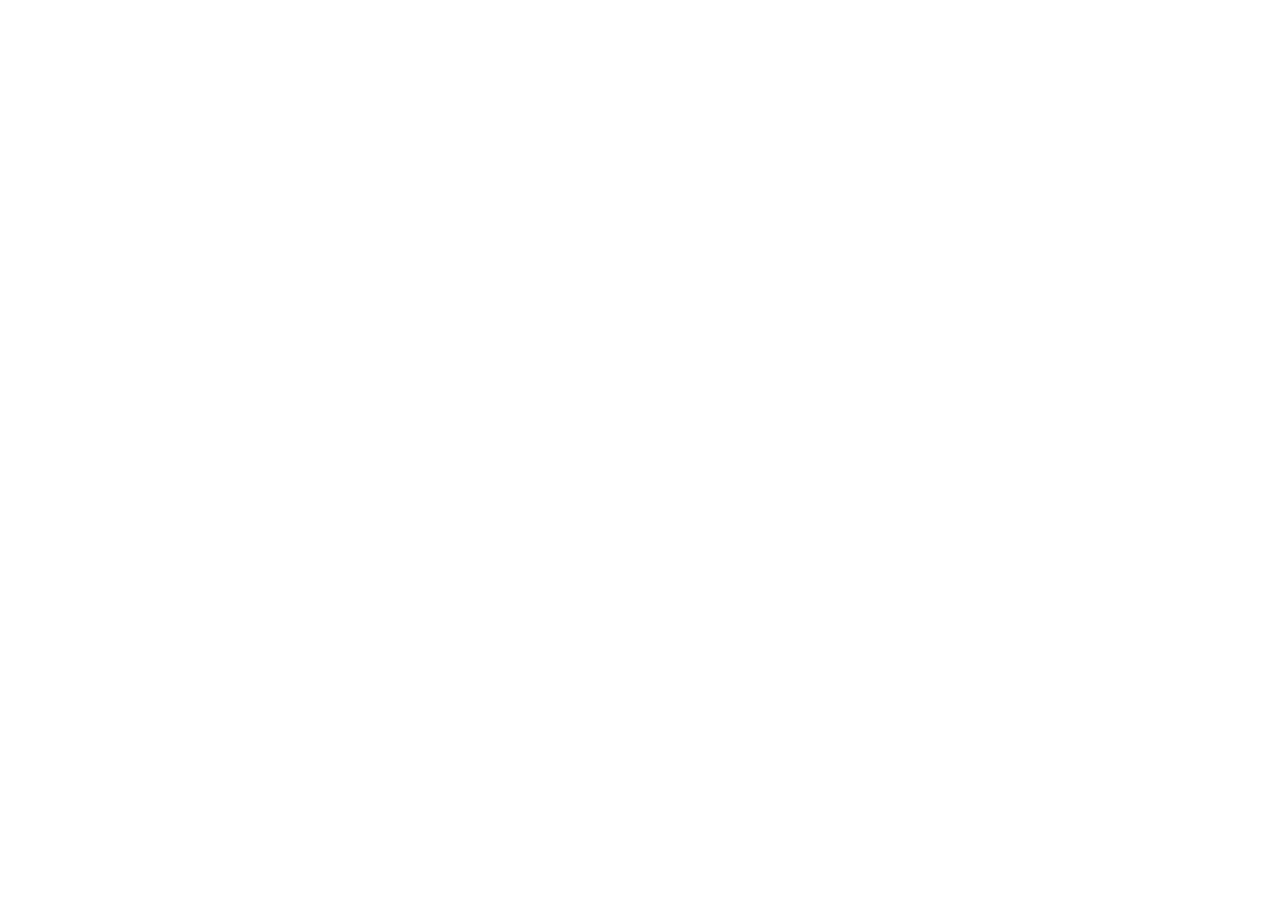
==== landing-page/index.html @ fdb619c5 "Publish June 1st Omega AI landing page demo Co-Authored-By: Claude Opus 4.8 <noreply@anthropic.com>" ====
<!doctype html>
<html lang="en">
<head>
<meta charset="utf-8">
<meta name="viewport" content="width=device-width, initial-scale=1">
<title>Omega AI — Democratising High-Performance Computing</title>
<link rel="stylesheet" href="styles.css">
<template id="__bundler_thumbnail">
  <svg viewBox="0 0 100 100" xmlns="http://www.w3.org/2000/svg">
    <rect width="100" height="100" fill="#050a24"/>
    <path d="M14 64 Q32 50 50 60 T86 56" stroke="#36e6ff" stroke-width="2.4" fill="none"/>
    <path d="M14 74 Q32 60 50 70 T86 66" stroke="#0513ed" stroke-width="2.4" fill="none"/>
    <circle cx="50" cy="34" r="6" fill="#36e6ff"/>
  </svg>
</template>
</head>
<body>
<div id="root"></div>
<script src="https://unpkg.com/react@18.3.1/umd/react.development.js" integrity="sha384-hD6/rw4ppMLGNu3tX5cjIb+uRZ7UkRJ6BPkLpg4hAu/6onKUg4lLsHAs9EBPT82L" crossorigin="anonymous"></script>
<script src="https://unpkg.com/react-dom@18.3.1/umd/react-dom.development.js" integrity="sha384-u6aeetuaXnQ38mYT8rp6sbXaQe3NL9t+IBXmnYxwkUI2Hw4bsp2Wvmx4yRQF1uAm" crossorigin="anonymous"></script>
<script src="https://unpkg.com/@babel/standalone@7.29.0/babel.min.js" integrity="sha384-m08KidiNqLdpJqLq95G/LEi8Qvjl/xUYll3QILypMoQ65QorJ9Lvtp2RXYGBFj1y" crossorigin="anonymous"></script>
<script src="https://unpkg.com/three@0.160.0/build/three.min.js"></script>
<script src="https://unpkg.com/lucide@latest"></script>
<script src="wave.js"></script>
<script type="text/babel" src="tweaks-panel.jsx"></script>
<script type="text/babel" src="lib.jsx"></script>
<script type="text/babel" src="nav-hero.jsx"></script>
<script type="text/babel" src="sections.jsx"></script>
<script type="text/babel" src="app.jsx"></script>
</body>
</html>
---- landing-page/styles.css ----
/* ============================================================
   Omega AI — Landing page (evolved from UX Proposal 1)
   Dark glassy hero over a live wave; clean white body.
   ============================================================ */
@font-face { font-family: "DM Sans"; src: url("../fonts/DMSans-Variable.woff2") format("woff2"); font-display: swap; font-weight: 100 1000; }
@font-face { font-family: "Universo"; src: url("../fonts/Universo-Light.otf") format("opentype"); font-display: swap; font-weight: 300; }
@font-face { font-family: "Universo"; src: url("../fonts/Universo-Regular.otf") format("opentype"); font-display: swap; font-weight: 400; }
@font-face { font-family: "Universo"; src: url("../fonts/Universo-Bold.otf") format("opentype"); font-display: swap; font-weight: 700; }

:root {
  --omega-blue: #0513ed;
  --cyan: #36e6ff;
  --dark-navy: #02085f;
  --ink: #0a1024;
  --abyss: #04060f;
  --muted: #637089;
  --muted-light: rgba(255,255,255,0.62);
  --soft: #f5f7fb;
  --soft-blue: #eef1ff;
  --line: #dde3ef;
  --glass-line: rgba(255,255,255,0.16);
  --white: #ffffff;
  --radius: 14px;
  --radius-pill: 999px;
  --shadow: 0 28px 90px rgba(2,8,95,0.14);
  --shadow-glass: 0 30px 80px rgba(2,6,30,0.55);
  --container: 1200px;
  --gutter: 28px;
  color: var(--ink);
  font-family: "DM Sans", Arial, sans-serif;
  font-synthesis: none;
}
* { box-sizing: border-box; }
html { scroll-behavior: smooth; }
body { margin: 0; background: var(--white); overflow-x: hidden; }
body.modal-active { overflow: hidden; }
a { color: inherit; text-decoration: none; }
img { display: block; max-width: 100%; }
button { font: inherit; cursor: pointer; }

.site-container { width: min(100% - calc(var(--gutter) * 2), var(--container)); margin-inline: auto; }
.eyebrow { margin: 0 0 18px; color: var(--omega-blue); font-size: 0.76rem; font-weight: 900; letter-spacing: 0.16em; text-transform: uppercase; }
.eyebrow--light { color: var(--cyan); }

h1 { font-family: "DM Sans", Arial, sans-serif; font-weight: 400; line-height: 1.12; letter-spacing: -0.01em; margin: 0; }
h2 { font-family: "Universo", "DM Sans", sans-serif; font-weight: 400; line-height: 1.0; letter-spacing: -0.01em; margin: 0; }
h2 { font-size: clamp(2.2rem, 4.6vw, 3.6rem); color: var(--ink); }
h3 { font-family: "DM Sans"; font-weight: 700; font-size: 1.12rem; margin: 0 0 10px; }
p { line-height: 1.68; }

/* ---------- Buttons ---------- */
.button { display: inline-flex; align-items: center; justify-content: center; gap: 10px; min-height: 52px; padding: 0 26px; border: 1px solid transparent; border-radius: var(--radius-pill); font-weight: 700; font-size: 0.98rem; white-space: nowrap; transition: transform .25s cubic-bezier(.2,.7,.3,1), background .25s, border-color .25s, color .25s, box-shadow .25s; }
.button:active { transform: translateY(1px) scale(0.99); }
.button--primary { background: var(--omega-blue); color: #fff; box-shadow: 0 12px 34px rgba(5,19,237,0.36); }
.button--primary:hover { background: #1226ff; box-shadow: 0 16px 44px rgba(5,19,237,0.5); transform: translateY(-2px); }
.button--ghost { background: rgba(255,255,255,0.04); border-color: var(--glass-line); color: #fff; backdrop-filter: blur(8px); }
.button--ghost:hover { background: rgba(255,255,255,0.1); transform: translateY(-2px); }
.button--dark { background: var(--ink); color: #fff; }
.button--dark:hover { background: #161d36; transform: translateY(-2px); }
.button--outline { background: transparent; border-color: var(--line); color: var(--ink); }
.button--outline:hover { border-color: var(--omega-blue); color: var(--omega-blue); }
.button--outline-light { background: transparent; border-color: rgba(255,255,255,0.7); color: #fff; }
.button--outline-light:hover { background: rgba(255,255,255,0.12); border-color: #fff; transform: translateY(-2px); }
.button--text-light { background: transparent; border: 0; color: #fff; padding: 0 10px; }
.button--text-light:hover { color: var(--cyan); }
.button--text-light svg { transition: transform .3s; }
.button--text-light:hover svg { transform: translateX(4px); }

.text-action { display: inline-flex; align-items: center; gap: 9px; background: none; border: 0; padding: 0; color: var(--omega-blue); font-weight: 700; }
.text-action svg { transition: transform .3s; }
.text-action:hover svg { transform: translateX(4px); }

/* ---------- Nav ---------- */
.nav-shell { position: fixed; top: 0; left: 0; right: 0; z-index: 60; display: grid; grid-template-columns: auto 1fr auto; align-items: center; gap: 24px; padding: 16px max(var(--gutter), calc((100vw - var(--container)) / 2)); transition: background .4s, backdrop-filter .4s, border-color .4s, padding .4s; border-bottom: 1px solid rgba(105,126,255,0.18); background: radial-gradient(ellipse at 78% 0%, rgba(5,19,237,0.30), rgba(5,19,237,0) 48%), linear-gradient(90deg, #02030b 0%, #020415 58%, #02085f 150%); }
.nav-shell.is-scrolled { background: rgba(6,9,22,0.82); backdrop-filter: blur(18px) saturate(140%); border-bottom-color: var(--glass-line); }
.brand { display: inline-flex; align-items: center; gap: 11px; font-size: 1.28rem; font-weight: 700; color: #fff; }
.brand img.brand__lockup { width: auto; height: 40px; object-fit: contain; }
.brand img.brand__mark { width: 36px; height: 36px; object-fit: contain; }
.desktop-nav { display: flex; justify-content: center; gap: 34px; }
.desktop-nav a { position: relative; color: rgba(255,255,255,0.74); font-size: 0.94rem; padding: 4px 0; transition: color .2s; }
.desktop-nav a::after { content: ""; position: absolute; left: 0; right: 100%; bottom: -2px; height: 1.5px; background: var(--cyan); transition: right .3s; }
.desktop-nav a:hover, .desktop-nav a.is-active { color: #fff; }
.desktop-nav a.is-active::after, .desktop-nav a:hover::after { right: 0; }
.nav-cta { display: inline-flex; align-items: center; gap: 8px; min-height: 44px; padding: 0 20px; border-radius: var(--radius-pill); background: #fff; color: var(--ink); border: 0; font-weight: 700; font-size: 0.92rem; transition: transform .25s, box-shadow .25s; }
.nav-cta:hover { transform: translateY(-2px); box-shadow: 0 14px 30px rgba(0,0,0,0.3); }
.menu-button { display: none; width: 46px; height: 46px; align-items: center; justify-content: center; border-radius: var(--radius-pill); border: 1px solid var(--glass-line); background: rgba(255,255,255,0.06); color: #fff; }
.mobile-nav { position: absolute; top: calc(100% + 8px); right: var(--gutter); left: var(--gutter); display: grid; gap: 2px; padding: 12px; border-radius: var(--radius); border: 1px solid var(--glass-line); background: rgba(8,11,26,0.92); backdrop-filter: blur(20px); box-shadow: var(--shadow-glass); }
.mobile-nav a, .mobile-nav button { display: block; width: 100%; text-align: left; padding: 14px; border: 0; background: none; color: rgba(255,255,255,0.8); border-radius: 9px; font-size: 1rem; }
.mobile-nav a:hover, .mobile-nav button:hover { background: rgba(255,255,255,0.06); color: #fff; }

/* ---------- Hero ---------- */
.hero { position: relative; min-height: 100svh; display: flex; align-items: center; overflow: hidden; background: var(--abyss); isolation: isolate; }
.hero__canvas { position: absolute; inset: 0; width: 100%; height: 100%; z-index: 1; }
.hero__mesh { position: absolute; inset: 0; z-index: 2; pointer-events: none; mix-blend-mode: screen; opacity: 0.9; background: radial-gradient(ellipse at 36% 0%, rgba(21,39,255,0.55) 0%, rgba(8,17,120,0.20) 30%, transparent 56%), radial-gradient(ellipse at 80% -6%, rgba(28,48,255,0.6) 0%, transparent 52%); }
.hero__wash { position: absolute; inset: 0; z-index: 3; pointer-events: none; background: linear-gradient(90deg, rgba(2,3,11,0.58) 0%, rgba(2,3,11,0.12) 44%, transparent 100%), linear-gradient(180deg, rgba(2,3,11,0.30) 0%, transparent 28%, transparent 62%, var(--abyss) 100%); }
.hero__content { position: relative; z-index: 5; padding-top: 120px; padding-bottom: 80px; }
.hero__copy { position: relative; max-width: 900px; }
.hero h1 { color: #fff; font-size: clamp(2.5rem, 6.4vw, 5.35rem); line-height: 1.12; margin-bottom: 36px; }
.hero h1 span { display: block; }
.hero h1 span:nth-child(2) { white-space: nowrap; }

.hero h1 { position: relative; font-size: clamp(2.6rem, 6.4vw, 5.1rem); line-height: 0.98; }
.hero h1 .line { display: block; }
/* Knockout: letters are windows into a luminous picture/aurora */
.knockout {
  background-repeat: no-repeat;
  -webkit-background-clip: text; background-clip: text;
  color: transparent; -webkit-text-fill-color: transparent;
}
.knockout--image {
  background-image: url("../assets/images/hero-network.jpg");
  background-size: 120% auto; background-position: 50% 30%;
  animation: kenburns 26s ease-in-out infinite alternate;
}
.knockout--aurora {
  background-image: linear-gradient(105deg, #ffffff 6%, var(--cyan) 34%, #4f7cff 55%, #b9c6ff 78%, #ffffff 96%);
  background-size: 250% auto;
  animation: auroraSlide 9s linear infinite;
}
.knockout--solid { color: #fff; -webkit-text-fill-color: #fff; }
@keyframes auroraSlide { to { background-position: 250% center; } }
@keyframes kenburns { from { background-position: 44% 26%; background-size: 118% auto; } to { background-position: 60% 40%; background-size: 138% auto; } }

.hero__lede { max-width: 620px; margin: 0; color: rgba(255,255,255,0.86); font-size: clamp(1.12rem, 1.9vw, 1.45rem); }
.hero__lede strong { color: #fff; font-weight: 700; }
.hero .actions { display: flex; flex-wrap: wrap; gap: 16px; margin-top: 48px; }
.hero__scroll { position: absolute; left: 50%; bottom: 26px; z-index: 5; transform: translateX(-50%); display: grid; gap: 8px; justify-items: center; color: rgba(255,255,255,0.5); font-size: 0.72rem; letter-spacing: 0.18em; text-transform: uppercase; }
.hero__scroll .mouse { width: 22px; height: 36px; border: 1.5px solid rgba(255,255,255,0.4); border-radius: 12px; position: relative; }
.hero__scroll .mouse::after { content: ""; position: absolute; left: 50%; top: 7px; width: 3px; height: 7px; border-radius: 2px; background: var(--cyan); transform: translateX(-50%); animation: scrollDot 1.8s ease-in-out infinite; }
@keyframes scrollDot { 0%,100% { opacity: 0; transform: translate(-50%,0); } 40% { opacity: 1; transform: translate(-50%,8px); } }

/* ---------- Context strip ---------- */
.context-strip { background: var(--white); border-bottom: 1px solid var(--line); }
.context-strip__inner { display: flex; align-items: center; gap: 22px; padding: 26px 0; }
.context-strip strong { font-size: 0.96rem; color: var(--ink); white-space: nowrap; }
.context-strip span { color: var(--muted); font-size: 0.96rem; white-space: nowrap; }
.context-strip__line { flex: 1; height: 1px; background: linear-gradient(90deg, var(--line), transparent); }
.context-strip img { width: 26px; height: 26px; opacity: 0.85; }

/* ---------- Sections ---------- */
.page-section { padding: 120px 0; }
.section-mark { width: 30px; height: 30px; margin-bottom: 22px; }
.section-lockup { height: 38px; width: auto; display: block; margin-bottom: 24px; }
[data-reveal] { opacity: 0; transform: translateY(26px); transition: opacity .8s cubic-bezier(.2,.7,.3,1), transform .8s cubic-bezier(.2,.7,.3,1); }
[data-reveal].is-visible { opacity: 1; transform: none; }

.about__grid { display: grid; grid-template-columns: minmax(0,0.92fr) minmax(0,1fr); gap: 72px; align-items: center; }
.section-copy h2 { margin-bottom: 20px; }
.section-copy p { color: var(--muted); font-size: 1.06rem; margin: 0 0 26px; }
.about__visual { position: relative; border-radius: var(--radius); overflow: hidden; box-shadow: var(--shadow); border: 1px solid var(--line); }
.about__visual img { width: 100%; aspect-ratio: 1.12; object-fit: cover; }
.about__visual .float-chip { position: absolute; left: 22px; bottom: 22px; display: inline-flex; align-items: center; gap: 10px; padding: 12px 18px; border-radius: var(--radius-pill); background: rgba(8,11,26,0.55); backdrop-filter: blur(14px); border: 1px solid var(--glass-line); color: #fff; font-size: 0.9rem; font-weight: 600; }
.about__visual .float-chip .dot { width: 8px; height: 8px; border-radius: 999px; background: var(--cyan); box-shadow: 0 0 10px var(--cyan); }

/* Why choose — image background + whiteish veil + knockout heading */
.why { position: relative; overflow: hidden; background: var(--soft); }
.why__bg { position: absolute; inset: 0; z-index: 0; background: url("../assets/images/operator-datacenter.jpg") center / cover no-repeat; filter: saturate(1.4) brightness(0.92); transform: scale(1.05); animation: whyDrift 30s ease-in-out infinite alternate; }
.why__veil { position: absolute; inset: 0; z-index: 1; background: linear-gradient(180deg, rgba(5,13,64,0.80) 0%, rgba(3,8,40,0.88) 100%); }
.why__inner { position: relative; z-index: 2; }
.why__header { max-width: 940px; margin-bottom: 52px; }
.why__header .eyebrow { color: var(--omega-blue); font-size: 1.2rem; letter-spacing: 0.2em; margin-bottom: 14px; }
.why__header .eyebrow { color: var(--cyan); font-size: 1.2rem; letter-spacing: 0.2em; margin-bottom: 14px; }
.knockout-img { font-size: clamp(2.6rem, 6.2vw, 4.6rem); line-height: 1.0; background-image: linear-gradient(rgba(156,200,255,0.45), rgba(120,170,255,0.32)), url("../assets/images/operator-datacenter.jpg"); background-size: cover; background-position: center 38%; background-repeat: no-repeat; -webkit-background-clip: text; background-clip: text; color: transparent; -webkit-text-fill-color: transparent; }
@keyframes whyDrift { from { transform: scale(1.05) translateY(0); } to { transform: scale(1.13) translateY(-2%); } }
.feature-grid { display: grid; grid-template-columns: repeat(4,1fr); gap: 18px; }
.feature-card { position: relative; padding: 30px 26px; border-radius: var(--radius); background: #fff; border: 1px solid var(--line); overflow: hidden; box-shadow: 0 14px 36px rgba(2,8,40,0.08); transition: transform .35s cubic-bezier(.2,.7,.3,1), box-shadow .35s, border-color .35s; }
.feature-card::before { content: ""; position: absolute; width: 320px; height: 320px; left: var(--mx,50%); top: var(--my,50%); transform: translate(-50%,-50%); background: radial-gradient(circle, rgba(5,19,237,0.10), transparent 60%); opacity: 0; transition: opacity .4s; pointer-events: none; }
.feature-card:hover { transform: translateY(-6px); box-shadow: var(--shadow); border-color: rgba(5,19,237,0.25); }
.feature-card:hover::before { opacity: 1; }
.feature-card__icon { display: inline-flex; align-items: center; justify-content: center; width: 50px; height: 50px; border-radius: 13px; background: var(--soft-blue); color: var(--omega-blue); margin-bottom: 48px; }
.feature-card p { color: var(--muted); font-size: 0.96rem; margin: 0; }
.center-action { display: flex; justify-content: center; margin-top: 44px; }

/* Infrastructure (dark) */
.infrastructure { position: relative; padding: 130px 0; background: radial-gradient(110% 120% at 80% 0%, #0a1550, #050a24 55%, var(--abyss)); color: #fff; overflow: hidden; isolation: isolate; }
.infrastructure__canvas { position: absolute; inset: 0; width: 100%; height: 100%; z-index: 1; opacity: 0.6; }
.infrastructure__grid { position: relative; z-index: 3; display: grid; grid-template-columns: minmax(0,1fr) minmax(0,0.9fr); gap: 64px; align-items: center; }
.infrastructure h2 { color: #fff; }
.infrastructure__copy p { color: rgba(255,255,255,0.72); font-size: 1.08rem; margin: 20px 0 0; }
.metric-row { display: grid; gap: 16px; }
.metric { padding: 26px 28px; border-radius: var(--radius); border: 1px solid var(--glass-line); background: linear-gradient(160deg, rgba(255,255,255,0.08), rgba(255,255,255,0.02)); backdrop-filter: blur(10px); display: flex; align-items: baseline; gap: 18px; }
.metric strong { font-family: "Universo","DM Sans",sans-serif; font-weight: 400; font-size: 2rem; color: var(--cyan); min-width: 130px; }
.metric span { color: rgba(255,255,255,0.74); font-size: 1rem; }

/* Final CTA */
.final-cta { padding: 120px 0; }
.cta-panel { position: relative; display: grid; grid-template-columns: 1.1fr 0.9fr; gap: 0; border-radius: 22px; overflow: hidden; border: 1px solid var(--line); box-shadow: var(--shadow); }
.cta-panel__copy { padding: 56px 52px; background: radial-gradient(120% 130% at 0% 0%, #0a1550, #050a24 60%, var(--abyss)); color: #fff; }
.cta-panel__copy h2 { color: #fff; margin-bottom: 18px; }
.cta-panel__copy p { color: rgba(255,255,255,0.74); margin: 0 0 18px; }
.cta-panel__copy strong { display: block; color: var(--cyan); font-weight: 600; margin-bottom: 28px; }
.cta-panel__copy .actions { display: flex; flex-wrap: wrap; gap: 14px; }
.cta-panel__image { position: relative; }
.cta-panel__image img { position: absolute; inset: 0; width: 100%; height: 100%; object-fit: cover; }

/* Footer */
.site-footer { background: var(--ink); color: #fff; padding: 70px 0 56px; }
.site-footer__inner { display: grid; grid-template-columns: 1.4fr 1fr; gap: 40px; align-items: start; }
.footer-contact { display: grid; gap: 22px; justify-items: start; }
.site-footer .brand { margin-bottom: 16px; }
.site-footer p strong { display: block; }
.site-footer p span { color: rgba(255,255,255,0.6); }
.site-footer address { font-style: normal; display: grid; gap: 10px; }
.site-footer address button, .site-footer address a { background: none; border: 0; padding: 0; color: rgba(255,255,255,0.72); text-align: left; }
.site-footer address button:hover, .site-footer address a:hover { color: #fff; }
.social-links { display: flex; gap: 12px; }
.social-links a { display: inline-flex; align-items: center; justify-content: center; width: 42px; height: 42px; border-radius: 999px; border: 1px solid var(--glass-line); color: #fff; transition: background .2s, transform .2s; }
.social-links a:hover { background: rgba(255,255,255,0.08); transform: translateY(-2px); }

/* Modal */
.modal-backdrop { position: fixed; inset: 0; z-index: 100; display: grid; place-items: center; padding: 24px; background: rgba(4,6,15,0.6); backdrop-filter: blur(8px); animation: fade .3s ease; }
.contact-modal { width: min(100%, 520px); border-radius: 20px; border: 1px solid var(--line); background: #fff; box-shadow: var(--shadow); padding: 32px; animation: pop .4s cubic-bezier(.2,.8,.3,1); }
@keyframes fade { from { opacity: 0; } } @keyframes pop { from { opacity: 0; transform: translateY(16px) scale(.98); } }
.contact-modal__header { display: flex; align-items: flex-start; justify-content: space-between; margin-bottom: 22px; }
.contact-modal__header h2 { font-size: 1.7rem; }
.icon-button { width: 40px; height: 40px; border-radius: 999px; border: 1px solid var(--line); background: #fff; display: inline-flex; align-items: center; justify-content: center; color: var(--ink); }
.icon-button:hover { background: var(--soft); }
.lead-form { display: grid; gap: 14px; }
.lead-form label { display: grid; gap: 7px; font-size: 0.86rem; font-weight: 700; color: var(--ink); }
.lead-form input, .lead-form textarea { border: 1px solid var(--line); border-radius: 10px; padding: 13px 14px; font: inherit; color: var(--ink); outline: 0; resize: vertical; }
.lead-form input:focus, .lead-form textarea:focus { border-color: var(--omega-blue); box-shadow: 0 0 0 3px rgba(5,19,237,0.1); }
.form-status { margin: 0; font-size: 0.9rem; font-weight: 700; }
.form-status--success { color: #0d7759; } .form-status--loading { color: var(--muted); }
.form-submit { margin-top: 4px; }

@media (max-width: 1020px) {
  .desktop-nav, .nav-cta { display: none; }
  .nav-shell { grid-template-columns: 1fr auto; }
  .menu-button { display: inline-flex; }
  .about__grid, .infrastructure__grid, .cta-panel { grid-template-columns: 1fr; }
  .feature-grid { grid-template-columns: repeat(2,1fr); }
  .why__header { grid-template-columns: 1fr; } .why__header img { width: 100%; }
  .cta-panel__image { min-height: 260px; } .cta-panel__image img { position: static; }
  .site-footer__inner { grid-template-columns: 1fr 1fr; }
}
@media (max-width: 640px) {
  .hero__panel { padding: 30px 24px; }
  .feature-grid, .site-footer__inner { grid-template-columns: 1fr; }
  .page-section, .final-cta { padding: 84px 0; }
  .metric { flex-direction: column; gap: 4px; } .metric strong { min-width: 0; }
}
@media (prefers-reduced-motion: reduce) {
  *, *::before, *::after { animation-duration: .001ms !important; animation-iteration-count: 1 !important; transition: none !important; scroll-behavior: auto !important; }
  [data-reveal] { opacity: 1; transform: none; }
}
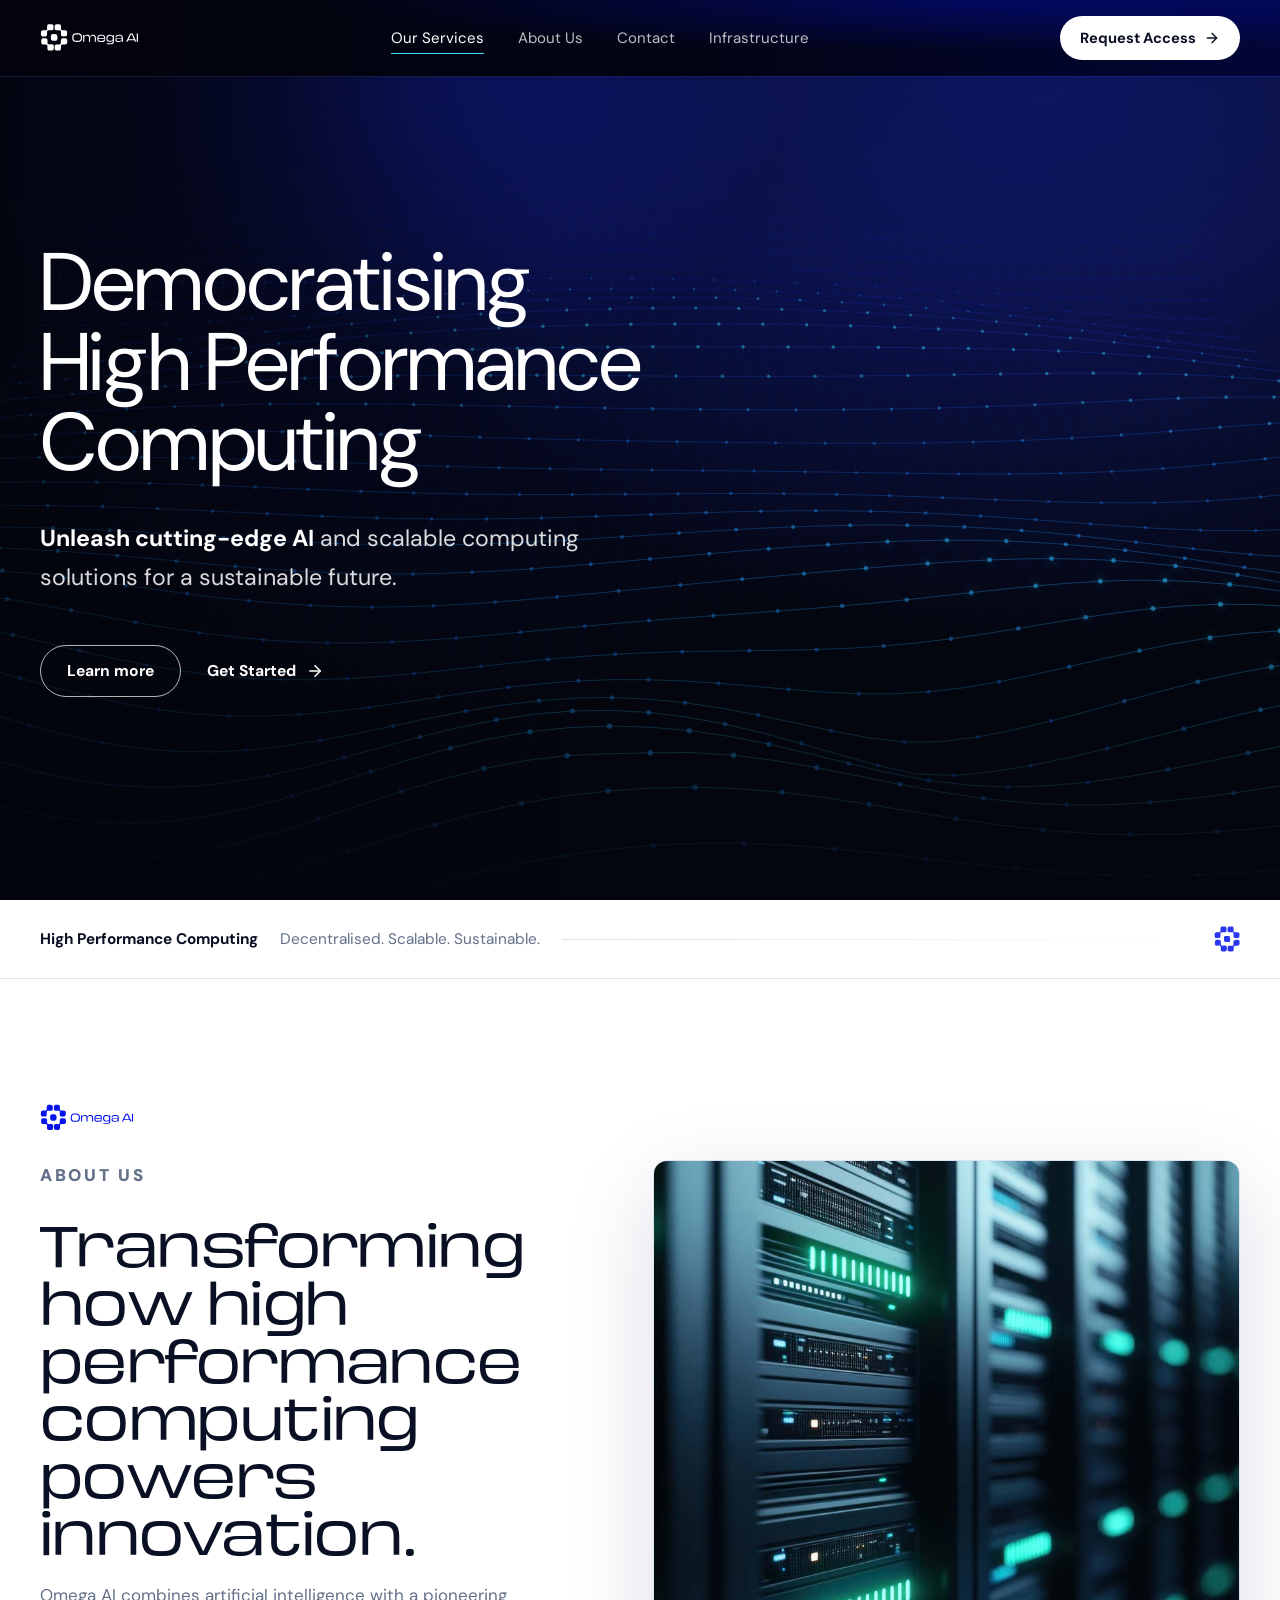
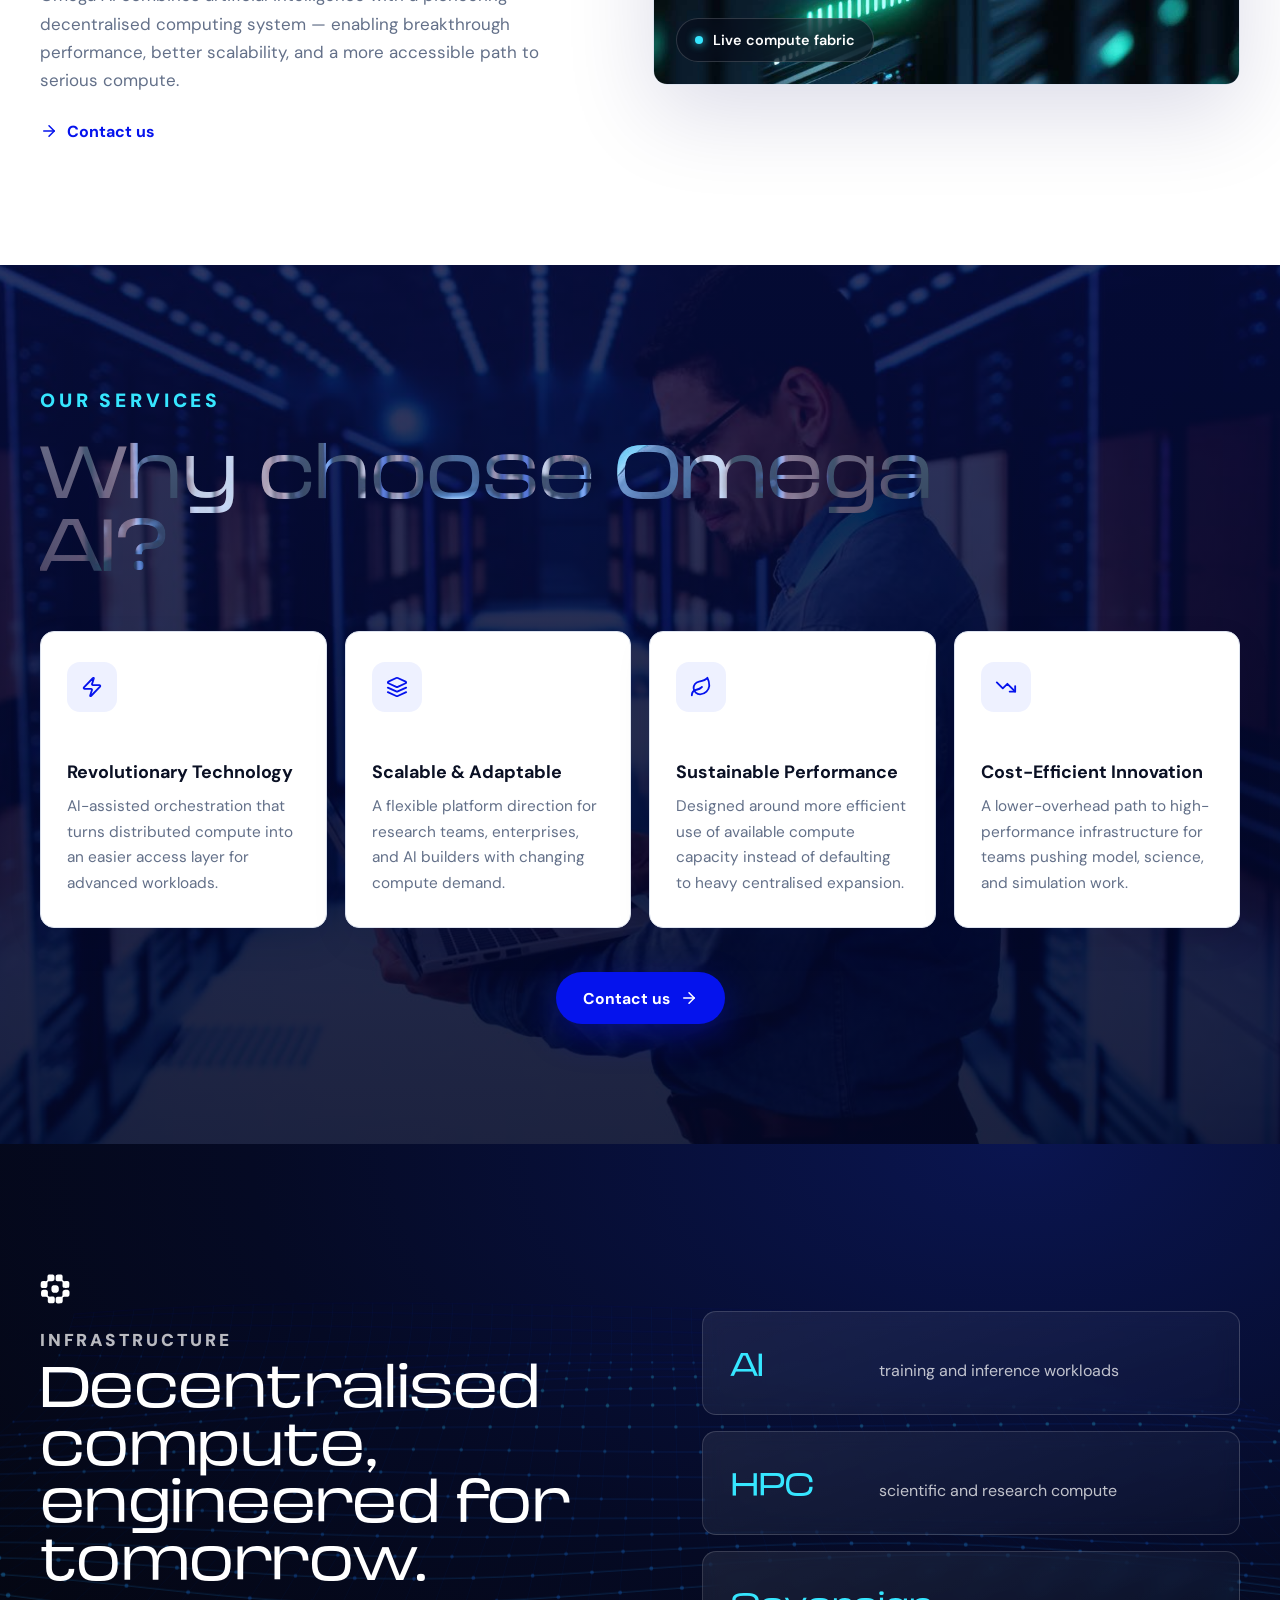
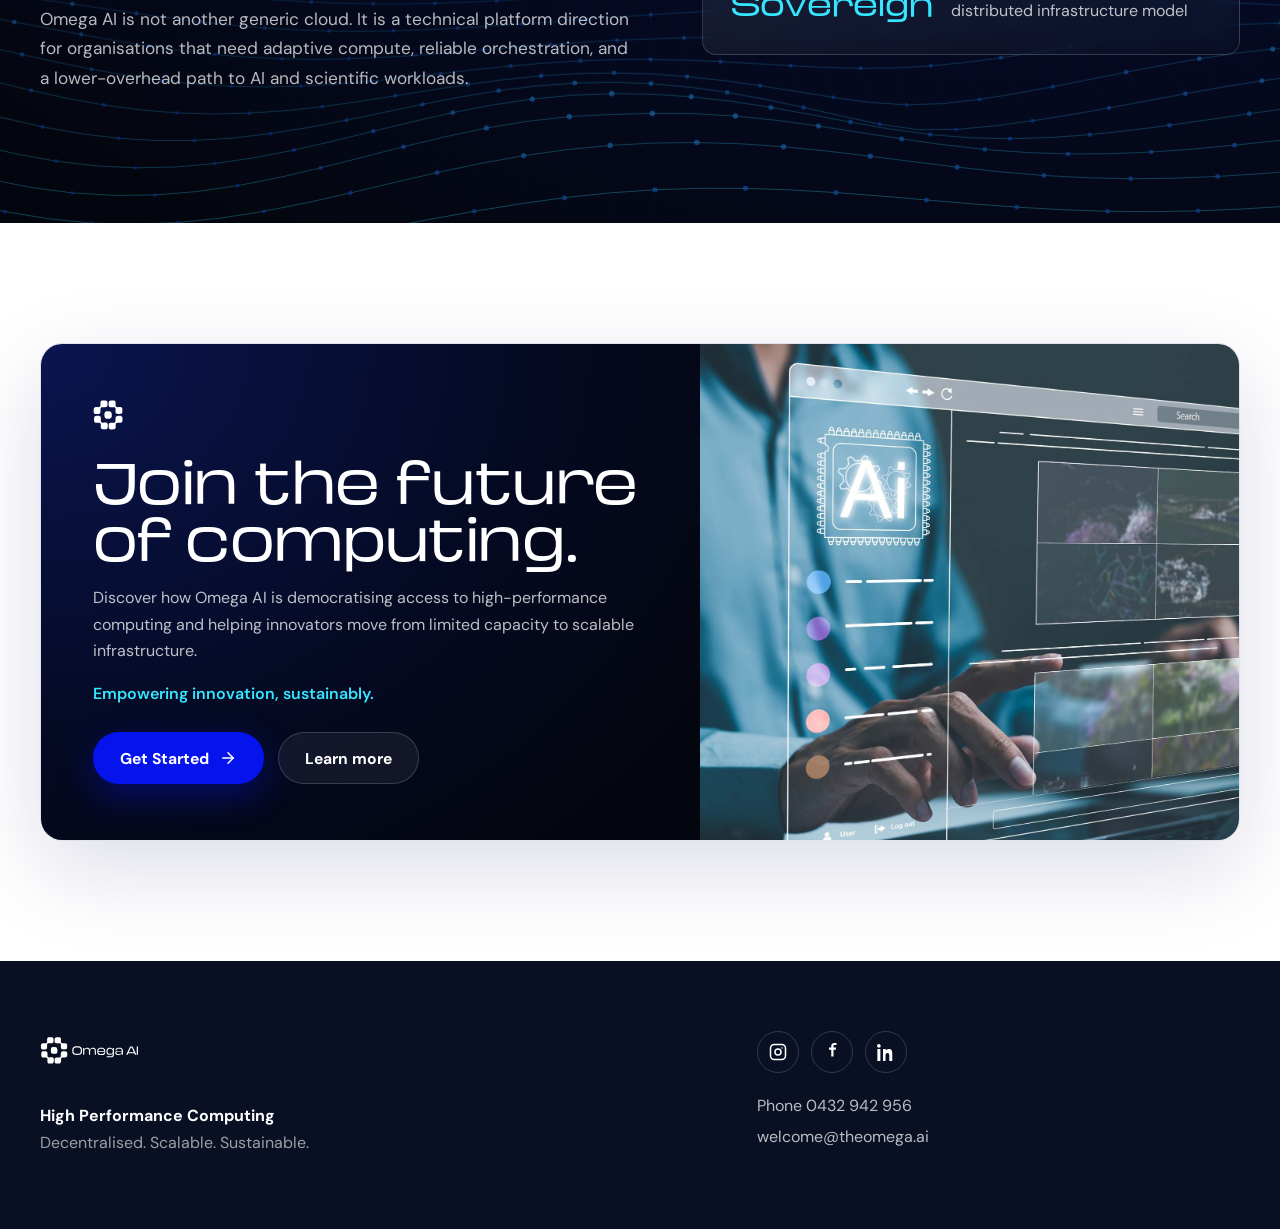
==== commit a4db8676: "Perf: precompile JSX, self-host production React, drop Babel/three.js Lighthouse was 42 (FCP 7.9s, L" ====
--- a/landing-page/index.html
+++ b/landing-page/index.html
@@ -3,8 +3,10 @@
 <head>
 <meta charset="utf-8">
 <meta name="viewport" content="width=device-width, initial-scale=1">
-<title>Omega AI — Democratising High-Performance Computing</title>
+<title>Omega AI — Democratising High Performance Computing</title>
+<meta name="description" content="Omega AI HPC — democratising high performance computing. Sovereign, decentralised, high-integrity compute for AI training, inference, scientific and quantum-ready workloads.">
 <link rel="stylesheet" href="styles.css">
+<link rel="preload" href="../fonts/DMSans-Variable.woff2" as="font" type="font/woff2" crossorigin>
 <template id="__bundler_thumbnail">
   <svg viewBox="0 0 100 100" xmlns="http://www.w3.org/2000/svg">
     <rect width="100" height="100" fill="#050a24"/>
@@ -16,16 +18,11 @@
 </head>
 <body>
 <div id="root"></div>
-<script src="https://unpkg.com/react@18.3.1/umd/react.development.js" integrity="sha384-hD6/rw4ppMLGNu3tX5cjIb+uRZ7UkRJ6BPkLpg4hAu/6onKUg4lLsHAs9EBPT82L" crossorigin="anonymous"></script>
-<script src="https://unpkg.com/react-dom@18.3.1/umd/react-dom.development.js" integrity="sha384-u6aeetuaXnQ38mYT8rp6sbXaQe3NL9t+IBXmnYxwkUI2Hw4bsp2Wvmx4yRQF1uAm" crossorigin="anonymous"></script>
-<script src="https://unpkg.com/@babel/standalone@7.29.0/babel.min.js" integrity="sha384-m08KidiNqLdpJqLq95G/LEi8Qvjl/xUYll3QILypMoQ65QorJ9Lvtp2RXYGBFj1y" crossorigin="anonymous"></script>
-<script src="https://unpkg.com/three@0.160.0/build/three.min.js"></script>
-<script src="https://unpkg.com/lucide@latest"></script>
-<script src="wave.js"></script>
-<script type="text/babel" src="tweaks-panel.jsx"></script>
-<script type="text/babel" src="lib.jsx"></script>
-<script type="text/babel" src="nav-hero.jsx"></script>
-<script type="text/babel" src="sections.jsx"></script>
-<script type="text/babel" src="app.jsx"></script>
+<!-- Production builds, self-hosted, deferred (non-render-blocking). Order preserved by `defer`. -->
+<script defer src="vendor/react.production.min.js"></script>
+<script defer src="vendor/react-dom.production.min.js"></script>
+<script defer src="vendor/lucide.min.js"></script>
+<!-- App: all JSX precompiled + minified ahead of time (no in-browser Babel). -->
+<script defer src="app.bundle.min.js"></script>
 </body>
 </html>
